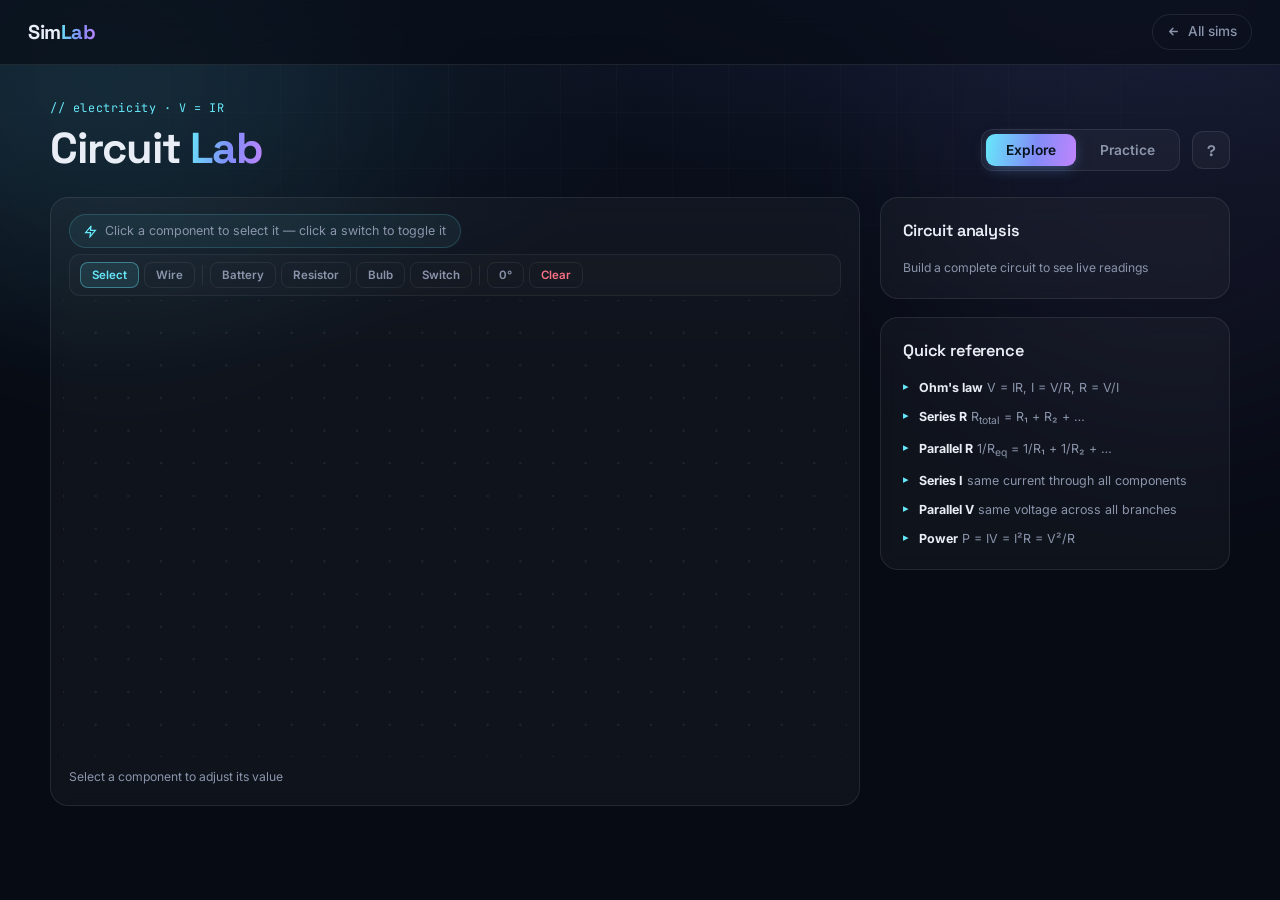
==== sims/circuit-lab/index.html @ 07ec6364 "Add Circuit Lab simulation — interactive circuit builder with MNA solver Build circuits with batteri" ====
<!DOCTYPE html>
<html lang="en">
<head>
<meta charset="UTF-8">
<meta name="viewport" content="width=device-width, initial-scale=1.0">
<title>Circuit Lab — SimLab</title>
<link rel="icon" href="data:image/svg+xml,%3Csvg xmlns='http://www.w3.org/2000/svg' viewBox='0 0 100 100'%3E%3Ctext y='.9em' font-size='90'%3E%F0%9F%93%90%3C/text%3E%3C/svg%3E">
<link rel="preconnect" href="https://fonts.googleapis.com">
<link rel="preconnect" href="https://fonts.gstatic.com" crossorigin>
<link href="https://fonts.googleapis.com/css2?family=Inter:wght@400;500;600;700&family=JetBrains+Mono:wght@500;700&family=Space+Grotesk:wght@500;600;700&display=swap" rel="stylesheet">
<link rel="stylesheet" href="../../assets/site.css">
<link rel="stylesheet" href="../../assets/sim.css">
<link rel="stylesheet" href="circuit.css">
</head>
<body data-mode="explore">

<div class="bg-orbs" aria-hidden="true">
  <div class="orb orb-a"></div>
  <div class="orb orb-b"></div>
</div>

<nav class="nav">
  <a class="logo" href="../../index.html">Sim<span>Lab</span></a>
  <div class="nav-right">
    <a class="nav-back" href="../../index.html">
      <svg width="13" height="13" viewBox="0 0 24 24" fill="none" stroke="currentColor" stroke-width="2.6" stroke-linecap="round" stroke-linejoin="round"><path d="M19 12H5M11 18l-6-6 6-6"/></svg>
      All sims
    </a>
  </div>
</nav>

<main class="container sim-page">

  <header class="sim-head">
    <div class="sim-title-wrap">
      <div class="sim-kicker">// electricity · V = IR</div>
      <h1>Circuit <em>Lab</em></h1>
    </div>
    <div class="sim-head-right">
      <div class="mode-tabs" role="tablist">
        <button id="tabExplore" class="mode-tab active" role="tab">Explore</button>
        <button id="tabPractice" class="mode-tab" role="tab">Practice</button>
      </div>
      <button id="btnHelp" class="icon-btn" title="About Circuit Lab" aria-label="Help">?</button>
    </div>
  </header>

  <div class="sim-layout">

    <!-- ====== Stage ====== -->
    <section class="card stage">
      <div class="stage-top">
        <span id="tipChip" class="tip-chip">
          <svg width="13" height="13" viewBox="0 0 24 24" fill="none" stroke="currentColor" stroke-width="2.2" stroke-linecap="round"><path d="M13 2L3 14h9l-1 8 10-12h-9l1-8"/></svg>
          <span id="tipText">Pick a component from the toolbar, then click the grid to place it</span>
        </span>
      </div>

      <!-- Tool palette (explore only) -->
      <div class="palette only-explore" id="palette">
        <button class="pal-btn active" data-tool="select" title="Select / move (S)">Select</button>
        <button class="pal-btn" data-tool="wire" title="Draw wire (W)">Wire</button>
        <span class="pal-sep"></span>
        <button class="pal-btn" data-tool="battery" title="Place battery (B)">Battery</button>
        <button class="pal-btn" data-tool="resistor" title="Place resistor (E)">Resistor</button>
        <button class="pal-btn" data-tool="bulb" title="Place bulb (L)">Bulb</button>
        <button class="pal-btn" data-tool="switch" title="Place switch (K)">Switch</button>
        <span class="pal-sep"></span>
        <button class="pal-btn" id="btnRotate" title="Rotate next component (R)">0°</button>
        <button class="pal-btn pal-warn" id="btnClear" title="Clear all">Clear</button>
      </div>

      <div class="svg-wrap">
        <svg id="circSvg" viewBox="0 0 960 560" preserveAspectRatio="xMidYMid meet">
          <defs>
            <linearGradient id="resG" x1="0" y1="0" x2="0" y2="1">
              <stop offset="0" stop-color="#e8d5b7"/>
              <stop offset=".5" stop-color="#c4a882"/>
              <stop offset="1" stop-color="#9c7c54"/>
            </linearGradient>
            <radialGradient id="bulbG" cx=".4" cy=".35" r=".6">
              <stop offset="0" stop-color="rgba(255,255,255,0.12)"/>
              <stop offset="1" stop-color="rgba(255,255,255,0.03)"/>
            </radialGradient>
            <radialGradient id="glowG" cx=".5" cy=".5" r=".5">
              <stop offset="0" stop-color="#ffeaa7"/>
              <stop offset=".6" stop-color="rgba(255,234,167,0.3)"/>
              <stop offset="1" stop-color="rgba(255,234,167,0)"/>
            </radialGradient>
            <filter id="compSh" x="-30%" y="-30%" width="160%" height="160%">
              <feDropShadow dx="0" dy="1.5" stdDeviation="2.5" flood-color="rgba(0,0,0,0.35)"/>
            </filter>
          </defs>
          <g id="gridG"></g>
          <g id="wireG"></g>
          <g id="compG"></g>
          <g id="overG"></g>
        </svg>
      </div>

      <div class="stage-bottom">
        <div class="stage-controls">
          <div class="ctrl-group only-explore" id="propBox">
            <p class="phase-note">Select a component to adjust its value</p>
          </div>
          <div class="ctrl-group only-practice">
            <p class="phase-note">Study the circuit diagram above, then calculate the answer below.</p>
          </div>
        </div>
      </div>
    </section>

    <!-- ====== Side panel ====== -->
    <aside class="side">

      <!-- explore: circuit analysis -->
      <section class="card panel only-explore">
        <h2 class="panel-title">Circuit analysis</h2>
        <div id="analysisBox">
          <p class="phase-note">Build a complete circuit to see live readings</p>
        </div>
      </section>

      <!-- practice: problem -->
      <section class="card panel only-practice">
        <div class="stats-row">
          <div class="stat"><b id="stSolved" class="mono">0</b><span>solved</span></div>
          <div class="stat"><b id="stAcc" class="mono">—</b><span>accuracy</span></div>
          <div class="stat"><b id="stStreak" class="mono">0</b><span>streak</span></div>
          <div class="stat"><b id="stBest" class="mono">0</b><span>best</span></div>
        </div>

        <h2 class="panel-title">Problem <span id="qNum" class="q-num mono"></span></h2>
        <p id="qText" class="q-text">Calculate the circuit values.</p>

        <label class="ans-label" for="ansInput">Your answer</label>
        <div class="ans-row">
          <div class="ans-field">
            <input id="ansInput" type="number" step="0.01" inputmode="decimal" placeholder="0.00" autocomplete="off">
            <span id="ansUnit" class="ans-unit">Ω</span>
          </div>
          <button id="btnCheck" class="btn btn-primary">Check</button>
        </div>
        <div id="feedback" class="feedback" hidden></div>

        <div class="panel-actions">
          <button id="btnSolution" class="btn btn-sm btn-ghost">Show solution</button>
          <button id="btnNew" class="btn btn-sm">New problem ↻</button>
        </div>

        <div id="solutionBox" class="solution" hidden></div>

        <label class="ze-toggle">
          <input id="chkParallel" type="checkbox" checked>
          <span class="switch"></span>
          <span class="ze-toggle-txt">Include parallel circuits</span>
        </label>
      </section>

      <!-- quick reference -->
      <section class="card panel ref-panel">
        <h2 class="panel-title">Quick reference</h2>
        <ul class="ref-list">
          <li><b>Ohm's law</b> V = IR, I = V/R, R = V/I</li>
          <li><b>Series R</b> R<sub>total</sub> = R₁ + R₂ + …</li>
          <li><b>Parallel R</b> 1/R<sub>eq</sub> = 1/R₁ + 1/R₂ + …</li>
          <li><b>Series I</b> same current through all components</li>
          <li><b>Parallel V</b> same voltage across all branches</li>
          <li><b>Power</b> P = IV = I²R = V²/R</li>
        </ul>
      </section>

    </aside>
  </div>
</main>

<!-- ====== help dialog ====== -->
<dialog id="helpDlg" class="help-dlg">
  <div class="help-head">
    <h2>About Circuit Lab</h2>
    <button id="btnHelpClose" class="icon-btn" aria-label="Close">✕</button>
  </div>
  <ol class="help-steps">
    <li><b>Placing components.</b> Click a component button in the toolbar (Battery, Resistor, Bulb, Switch), then click on the grid to place it. Press <kbd>R</kbd> to rotate before placing.</li>
    <li><b>Drawing wires.</b> Select the Wire tool (or press <kbd>W</kbd>), click a component terminal (the dot at each end), then click another terminal to connect them with a wire.</li>
    <li><b>Adjusting values.</b> In Select mode, click a component to select it. A slider appears below the canvas to change its resistance or voltage.</li>
    <li><b>Switches.</b> Click any switch to toggle it on/off. An open switch breaks the circuit and stops current flow.</li>
    <li><b>Circuit analysis.</b> When you build a complete circuit (battery + components + wires forming a closed loop), the side panel shows total resistance, current, power, and per-component readings.</li>
    <li><b>Practice mode.</b> Switch to Practice to solve randomly generated series and parallel circuit problems. Calculate total resistance, current, or voltage drops.</li>
  </ol>
  <div class="help-tip">Tip: Start simple — place a battery and a resistor, then wire their terminals in a loop. Add a bulb to see it glow when current flows!</div>
</dialog>

<script src="circuit.js"></script>
</body>
</html>
---- assets/site.css ----
/* ============ SimLab — shared base ============ */
:root {
  --bg: #070b14;
  --bg-2: #0b1120;
  --card: rgba(255, 255, 255, 0.035);
  --card-hover: rgba(255, 255, 255, 0.06);
  --line: rgba(255, 255, 255, 0.09);
  --line-strong: rgba(255, 255, 255, 0.16);
  --txt: #e9edf6;
  --mut: #8b95ab;
  --acc: #67e8f9;
  --acc-2: #a78bfa;
  --ok: #34d399;
  --err: #fb7185;
  --warn: #fbbf24;
  --grad: linear-gradient(100deg, #67e8f9, #818cf8 55%, #c084fc);
  --font-head: "Space Grotesk", "Inter", sans-serif;
  --font-body: "Inter", system-ui, sans-serif;
  --font-mono: "JetBrains Mono", ui-monospace, monospace;
  --radius: 18px;
  --shadow: 0 18px 50px -12px rgba(0, 0, 0, 0.55);
}

* { margin: 0; padding: 0; box-sizing: border-box; }

html { scroll-behavior: smooth; }

body {
  background: var(--bg);
  color: var(--txt);
  font-family: var(--font-body);
  font-size: 16px;
  line-height: 1.6;
  min-height: 100vh;
  overflow-x: hidden;
  -webkit-font-smoothing: antialiased;
}

::selection { background: rgba(103, 232, 249, 0.25); }

/* scrollbar */
::-webkit-scrollbar { width: 10px; height: 10px; }
::-webkit-scrollbar-track { background: var(--bg); }
::-webkit-scrollbar-thumb { background: #232c40; border-radius: 6px; border: 2px solid var(--bg); }
::-webkit-scrollbar-thumb:hover { background: #2f3a55; }

/* ============ ambient background ============ */
.bg-orbs {
  position: fixed; inset: 0;
  z-index: -1;
  overflow: hidden;
  background:
    radial-gradient(1100px 500px at 80% -10%, rgba(129, 140, 248, 0.10), transparent 60%),
    radial-gradient(900px 480px at 8% 10%, rgba(103, 232, 249, 0.08), transparent 60%),
    linear-gradient(180deg, var(--bg-2), var(--bg) 40%);
}
.bg-orbs::after {
  content: "";
  position: absolute; inset: 0;
  background-image:
    linear-gradient(rgba(255,255,255,0.025) 1px, transparent 1px),
    linear-gradient(90deg, rgba(255,255,255,0.025) 1px, transparent 1px);
  background-size: 56px 56px;
  mask-image: radial-gradient(ellipse 90% 60% at 50% 0%, black 10%, transparent 75%);
}
.orb { position: absolute; border-radius: 50%; filter: blur(90px); opacity: 0.5; }
.orb-a { width: 480px; height: 480px; background: rgba(103, 232, 249, 0.10); top: -160px; left: -120px; animation: drift 26s ease-in-out infinite alternate; }
.orb-b { width: 560px; height: 560px; background: rgba(167, 139, 250, 0.10); top: -120px; right: -180px; animation: drift 32s ease-in-out infinite alternate-reverse; }
.orb-c { width: 420px; height: 420px; background: rgba(56, 189, 248, 0.07); bottom: -220px; left: 35%; animation: drift 38s ease-in-out infinite alternate; }
@keyframes drift {
  from { transform: translate(0, 0) scale(1); }
  to   { transform: translate(60px, 40px) scale(1.12); }
}

/* ============ layout ============ */
.container {
  width: min(1180px, calc(100% - 48px));
  margin-inline: auto;
}

/* ============ nav ============ */
.nav {
  position: sticky; top: 0;
  z-index: 50;
  display: flex; align-items: center; justify-content: space-between;
  padding: 14px 28px;
  background: rgba(7, 11, 20, 0.65);
  backdrop-filter: blur(14px);
  -webkit-backdrop-filter: blur(14px);
  border-bottom: 1px solid var(--line);
}
.logo {
  font-family: var(--font-head);
  font-weight: 700;
  font-size: 1.25rem;
  letter-spacing: -0.02em;
  color: var(--txt);
  text-decoration: none;
}
.logo span {
  background: var(--grad);
  -webkit-background-clip: text;
  background-clip: text;
  color: transparent;
}
.nav-right { display: flex; align-items: center; gap: 14px; }
.nav-tag {
  font-family: var(--font-mono);
  font-size: 0.72rem;
  color: var(--mut);
  border: 1px solid var(--line);
  border-radius: 999px;
  padding: 4px 12px;
}
.nav-back {
  display: inline-flex; align-items: center; gap: 8px;
  font-size: 0.85rem; font-weight: 500;
  color: var(--mut);
  text-decoration: none;
  padding: 6px 14px;
  border: 1px solid var(--line);
  border-radius: 999px;
  transition: color 0.2s, border-color 0.2s, background 0.2s;
}
.nav-back:hover { color: var(--txt); border-color: var(--line-strong); background: var(--card); }

/* ============ buttons ============ */
.btn {
  display: inline-flex; align-items: center; justify-content: center; gap: 9px;
  font-family: var(--font-body);
  font-weight: 600;
  font-size: 0.92rem;
  padding: 11px 22px;
  border-radius: 12px;
  border: 1px solid var(--line);
  background: var(--card);
  color: var(--txt);
  cursor: pointer;
  text-decoration: none;
  transition: transform 0.15s ease, box-shadow 0.2s ease, background 0.2s, border-color 0.2s, opacity 0.2s;
  user-select: none;
}
.btn:hover { background: var(--card-hover); border-color: var(--line-strong); transform: translateY(-1px); }
.btn:active { transform: translateY(0px) scale(0.985); }
.btn:disabled { opacity: 0.45; pointer-events: none; }
.btn-primary {
  background: var(--grad);
  border: none;
  color: #06121a;
  box-shadow: 0 8px 28px -8px rgba(110, 168, 254, 0.55);
}
.btn-primary:hover { background: var(--grad); filter: brightness(1.08); box-shadow: 0 12px 32px -8px rgba(110, 168, 254, 0.7); }
.btn-ghost { background: transparent; }
.btn-sm { padding: 8px 14px; font-size: 0.82rem; border-radius: 10px; }

/* ============ hero (hub) ============ */
.hero { padding: 96px 0 70px; text-align: left; }
.hero-kicker {
  font-family: var(--font-mono);
  font-size: 0.8rem;
  color: var(--acc);
  letter-spacing: 0.06em;
  margin-bottom: 18px;
}
.hero h1 {
  font-family: var(--font-head);
  font-size: clamp(2.6rem, 6.4vw, 4.6rem);
  font-weight: 700;
  line-height: 1.04;
  letter-spacing: -0.03em;
}
.hero h1 em {
  font-style: normal;
  background: var(--grad);
  -webkit-background-clip: text;
  background-clip: text;
  color: transparent;
}
.hero-sub {
  max-width: 560px;
  margin-top: 22px;
  color: var(--mut);
  font-size: 1.05rem;
}
.hero-cta { margin-top: 34px; padding: 14px 28px; font-size: 1rem; border-radius: 14px; }

/* ============ section head ============ */
.section-head { display: flex; align-items: center; gap: 20px; margin: 26px 0 26px; }
.section-head h2 {
  font-family: var(--font-head);
  font-size: 1.35rem;
  font-weight: 600;
  letter-spacing: -0.01em;
}
.section-line { flex: 1; height: 1px; background: linear-gradient(90deg, var(--line-strong), transparent); }

/* ============ sim cards ============ */
.sim-grid {
  display: grid;
  grid-template-columns: repeat(auto-fill, minmax(300px, 1fr));
  gap: 22px;
  padding-bottom: 30px;
}
.sim-card {
  position: relative;
  display: flex; flex-direction: column;
  border: 1px solid var(--line);
  border-radius: var(--radius);
  background: var(--card);
  overflow: hidden;
  text-decoration: none;
  color: var(--txt);
  transition: transform 0.25s ease, border-color 0.25s, box-shadow 0.25s, background 0.25s;
}
.sim-card.live:hover {
  transform: translateY(-5px);
  border-color: rgba(103, 232, 249, 0.4);
  background: var(--card-hover);
  box-shadow: var(--shadow), 0 0 0 1px rgba(103, 232, 249, 0.15);
}
.sim-card.soon { opacity: 0.62; }
.card-art {
  height: 130px;
  display: grid; place-items: center;
  border-bottom: 1px solid var(--line);
}
.card-art svg { width: 150px; height: 80px; opacity: 0.9; }
.art-teal   { color: #67e8f9; background: radial-gradient(420px 130px at 50% 110%, rgba(103,232,249,0.16), transparent); }
.art-violet { color: #a78bfa; background: radial-gradient(420px 130px at 50% 110%, rgba(167,139,250,0.16), transparent); }
.art-amber  { color: #fcd34d; background: radial-gradient(420px 130px at 50% 110%, rgba(252,211,77,0.13), transparent); }
.art-rose   { color: #fda4af; background: radial-gradient(420px 130px at 50% 110%, rgba(253,164,175,0.13), transparent); }
.art-blue   { color: #60a5fa; background: radial-gradient(420px 130px at 50% 110%, rgba(96,165,250,0.16), transparent); }
.card-body { padding: 20px 22px 14px; flex: 1; }
.card-top { display: flex; align-items: center; justify-content: space-between; gap: 10px; margin-bottom: 8px; }
.card-top h3 { font-family: var(--font-head); font-size: 1.12rem; font-weight: 600; letter-spacing: -0.01em; }
.badge {
  font-family: var(--font-mono);
  font-size: 0.62rem;
  font-weight: 700;
  letter-spacing: 0.1em;
  padding: 4px 9px;
  border-radius: 999px;
}
.badge-live { color: #052e22; background: var(--ok); box-shadow: 0 0 16px rgba(52, 211, 153, 0.45); }
.badge-soon { color: var(--mut); border: 1px solid var(--line-strong); }
.card-body p { font-size: 0.88rem; color: var(--mut); }
.card-tags { display: flex; flex-wrap: wrap; gap: 7px; margin-top: 14px; }
.card-tags span {
  font-family: var(--font-mono);
  font-size: 0.66rem;
  color: var(--mut);
  border: 1px solid var(--line);
  padding: 3px 9px;
  border-radius: 7px;
}
.card-go {
  padding: 13px 22px;
  font-size: 0.82rem;
  font-weight: 600;
  color: var(--acc);
  border-top: 1px solid var(--line);
  transition: padding-left 0.2s ease;
}
.sim-card.soon .card-go { color: var(--mut); font-weight: 500; }
.sim-card.live:hover .card-go { padding-left: 28px; }

/* ============ footer ============ */
.footer {
  display: flex; align-items: center; gap: 10px;
  padding: 28px 0 36px;
  color: var(--mut);
  font-size: 0.8rem;
  border-top: 1px solid var(--line);
  margin-top: 20px;
}
.foot-dot { opacity: 0.5; }

@media (max-width: 640px) {
  .hero { padding: 64px 0 50px; }
  .nav { padding: 12px 18px; }
  .container { width: calc(100% - 32px); }
}
---- assets/sim.css ----
/* ============ SimLab — shared simulation-page styles ============ */

.sim-page { padding: 34px 0 60px; }

/* ---- header ---- */
.sim-head {
  display: flex; align-items: flex-end; justify-content: space-between;
  gap: 20px; flex-wrap: wrap;
  margin-bottom: 26px;
}
.sim-kicker {
  font-family: var(--font-mono);
  font-size: 0.74rem;
  color: var(--acc);
  letter-spacing: 0.05em;
  margin-bottom: 8px;
}
.sim-head h1 {
  font-family: var(--font-head);
  font-size: clamp(1.9rem, 4vw, 2.7rem);
  font-weight: 700;
  letter-spacing: -0.025em;
  line-height: 1.05;
}
.sim-head h1 em {
  font-style: normal;
  background: var(--grad);
  -webkit-background-clip: text;
  background-clip: text;
  color: transparent;
}
.sim-head-right { display: flex; align-items: center; gap: 12px; }

.mode-tabs {
  display: flex;
  background: var(--card);
  border: 1px solid var(--line);
  border-radius: 12px;
  padding: 4px;
  gap: 4px;
}
.mode-tab {
  font-family: var(--font-body);
  font-weight: 600;
  font-size: 0.86rem;
  color: var(--mut);
  background: transparent;
  border: none;
  border-radius: 9px;
  padding: 8px 20px;
  cursor: pointer;
  transition: color 0.2s, background 0.2s, box-shadow 0.2s;
}
.mode-tab:hover { color: var(--txt); }
.mode-tab.active {
  color: #06121a;
  background: var(--grad);
  box-shadow: 0 4px 16px -4px rgba(110, 168, 254, 0.5);
}

.icon-btn {
  width: 38px; height: 38px;
  display: grid; place-items: center;
  border-radius: 11px;
  border: 1px solid var(--line);
  background: var(--card);
  color: var(--mut);
  font-family: var(--font-head);
  font-weight: 700;
  font-size: 0.95rem;
  cursor: pointer;
  transition: color 0.2s, border-color 0.2s, background 0.2s;
}
.icon-btn:hover { color: var(--txt); border-color: var(--line-strong); background: var(--card-hover); }

/* ---- layout ---- */
.sim-layout {
  display: grid;
  grid-template-columns: minmax(0, 1fr) 350px;
  gap: 20px;
  align-items: start;
}
.card {
  background: var(--card);
  border: 1px solid var(--line);
  border-radius: var(--radius);
  backdrop-filter: blur(8px);
}

/* ---- stage ---- */
.stage { padding: 16px 18px 18px; overflow: hidden; }
.stage-top {
  display: flex; align-items: center; justify-content: space-between;
  gap: 12px; flex-wrap: wrap;
  margin-bottom: 6px;
}
.tip-chip {
  display: inline-flex; align-items: center; gap: 8px;
  font-size: 0.78rem;
  color: var(--mut);
  background: rgba(103, 232, 249, 0.06);
  border: 1px solid rgba(103, 232, 249, 0.18);
  border-radius: 999px;
  padding: 6px 14px;
}
.tip-chip svg { color: var(--acc); flex-shrink: 0; }
.stage-actions { display: flex; gap: 8px; }
.chip-btn {
  display: inline-flex; align-items: center; gap: 7px;
  font-family: var(--font-body);
  font-size: 0.76rem; font-weight: 600;
  color: var(--mut);
  background: transparent;
  border: 1px solid var(--line);
  border-radius: 999px;
  padding: 6px 13px;
  cursor: pointer;
  transition: all 0.2s;
}
.chip-btn:hover { color: var(--txt); border-color: var(--line-strong); }
.chip-btn.active {
  color: var(--acc);
  border-color: rgba(103, 232, 249, 0.45);
  background: rgba(103, 232, 249, 0.08);
}

.svg-wrap { margin: 4px -6px 0; }
.svg-wrap svg { display: block; width: 100%; height: auto; }

body[data-mode="explore"] .drag-hit { cursor: grab; }
body[data-mode="explore"] .drag-hit:active { cursor: grabbing; }

/* shared svg highlight */
line.hl { stroke: #e11d48 !important; stroke-width: 2.8 !important; }
.obj-label {
  font-family: var(--font-mono); font-size: 24px; font-weight: 700;
  fill: rgba(46, 22, 6, 0.55); text-anchor: middle;
}
.brand-engraving {
  font-family: var(--font-mono); font-size: 10px; letter-spacing: 0.12em;
  fill: #5b6982; text-anchor: middle;
}

/* ---- stage bottom: magnifier + controls ---- */
.stage-bottom {
  display: flex; gap: 16px; align-items: stretch;
  margin-top: 10px;
  flex-wrap: wrap;
}
.mag-box {
  position: relative;
  flex: 0 0 360px;
  border: 1px solid rgba(103, 232, 249, 0.25);
  border-radius: 14px;
  background: #e9edf4;
  overflow: hidden;
  box-shadow: inset 0 0 0 1px rgba(0,0,0,0.2), 0 10px 30px -12px rgba(0,0,0,0.5);
}
.mag-box.off { display: none; }
.mag-label {
  position: absolute; top: 8px; left: 10px;
  z-index: 2;
  display: inline-flex; align-items: center; gap: 6px;
  font-family: var(--font-mono);
  font-size: 0.62rem; font-weight: 700; letter-spacing: 0.08em;
  color: #0e7490;
  background: rgba(255, 255, 255, 0.75);
  border-radius: 999px;
  padding: 3px 10px;
}
#magSvg { display: block; width: 100%; aspect-ratio: 190 / 104; }

.stage-controls { flex: 1; min-width: 260px; display: flex; flex-direction: column; justify-content: center; }
.ctrl-group { display: flex; flex-direction: column; gap: 10px; }
.ctrl-label {
  font-family: var(--font-mono);
  font-size: 0.68rem; font-weight: 700;
  text-transform: uppercase; letter-spacing: 0.12em;
  color: var(--mut);
}
.ctrl-label .mono { color: var(--acc); margin-left: 8px; text-transform: none; font-size: 0.78rem; }
.nudge-row { display: flex; gap: 8px; flex-wrap: wrap; }
.nudge { min-width: 42px; font-size: 1rem; font-family: var(--font-mono); }
.ze-label { margin-top: 6px; }

input[type="range"] {
  -webkit-appearance: none; appearance: none;
  width: 100%; max-width: 320px; height: 5px;
  border-radius: 4px;
  background: linear-gradient(90deg, #fb7185 0%, #2a3450 50%, #67e8f9 100%);
  outline: none;
  cursor: pointer;
}
input[type="range"]::-webkit-slider-thumb {
  -webkit-appearance: none; appearance: none;
  width: 18px; height: 18px; border-radius: 50%;
  background: #e9edf6;
  border: 2px solid #67e8f9;
  box-shadow: 0 2px 10px rgba(0,0,0,0.45);
  transition: transform 0.15s;
}
input[type="range"]::-webkit-slider-thumb:hover { transform: scale(1.15); }
input[type="range"]::-moz-range-thumb {
  width: 16px; height: 16px; border-radius: 50%;
  background: #e9edf6; border: 2px solid #67e8f9;
}

.phase-tabs { display: flex; gap: 8px; flex-wrap: wrap; }
.phase-tab {
  display: inline-flex; align-items: center; gap: 8px;
  font-family: var(--font-body);
  font-size: 0.84rem; font-weight: 600;
  color: var(--mut);
  background: var(--card);
  border: 1px solid var(--line);
  border-radius: 11px;
  padding: 10px 18px;
  cursor: pointer;
  transition: all 0.2s;
}
.phase-tab:hover { color: var(--txt); border-color: var(--line-strong); }
.phase-tab.active {
  color: var(--acc);
  border-color: rgba(103, 232, 249, 0.45);
  background: rgba(103, 232, 249, 0.08);
}
.phase-note { font-size: 0.76rem; color: var(--mut); }

/* ---- mode visibility ---- */
body[data-mode="explore"] .only-practice { display: none !important; }
body[data-mode="practice"] .only-explore { display: none !important; }

/* ---- side panels ---- */
.side { display: flex; flex-direction: column; gap: 18px; }
.panel { padding: 20px 22px; }
.panel-title {
  font-family: var(--font-head);
  font-size: 1.02rem; font-weight: 600;
  letter-spacing: -0.01em;
  margin-bottom: 14px;
  display: flex; align-items: baseline; justify-content: space-between;
}
.q-num { font-size: 0.72rem; color: var(--mut); font-weight: 500; }
.mono { font-family: var(--font-mono); }

/* readout rows */
.ro-row {
  display: flex; align-items: baseline; justify-content: space-between;
  gap: 12px;
  padding: 9px 2px;
  border-bottom: 1px dashed var(--line);
  font-size: 0.84rem;
  color: var(--mut);
}
.ro-row b { color: var(--txt); font-weight: 700; font-size: 0.95rem; }
.ro-total { border-bottom: none; padding-top: 12px; }
.ro-total span { color: var(--txt); font-weight: 600; }
.ro-total b {
  font-size: 1.35rem;
  background: var(--grad);
  -webkit-background-clip: text;
  background-clip: text;
  color: transparent;
}
.ro-corr { border-bottom: none; padding-top: 0; }
.ro-corr b { color: var(--ok); font-size: 1.05rem; }
.formula {
  margin-top: 14px;
  font-family: var(--font-mono);
  font-size: 0.7rem;
  color: var(--mut);
  background: rgba(255,255,255,0.03);
  border: 1px solid var(--line);
  border-radius: 9px;
  padding: 8px 12px;
  text-align: center;
}
.ze-note { margin-top: 10px; font-size: 0.74rem; color: var(--warn); }

/* practice stats */
.stats-row {
  display: grid; grid-template-columns: repeat(4, 1fr);
  gap: 8px;
  margin-bottom: 18px;
}
.stat {
  display: flex; flex-direction: column; align-items: center;
  background: rgba(255,255,255,0.03);
  border: 1px solid var(--line);
  border-radius: 11px;
  padding: 9px 4px 7px;
}
.stat b { font-size: 1.05rem; color: var(--txt); }
.stat span {
  font-size: 0.6rem; font-weight: 600;
  text-transform: uppercase; letter-spacing: 0.1em;
  color: var(--mut);
}
.stat b.fire { color: #fbbf24; }

.q-text { font-size: 0.86rem; color: var(--mut); margin-bottom: 16px; }

.ans-label {
  display: block;
  font-family: var(--font-mono);
  font-size: 0.66rem; font-weight: 700;
  text-transform: uppercase; letter-spacing: 0.12em;
  color: var(--mut);
  margin-bottom: 7px;
}
.ans-row { display: flex; gap: 10px; }
.ans-field {
  position: relative; flex: 1;
}
.ans-field input {
  width: 100%;
  font-family: var(--font-mono);
  font-size: 1.15rem; font-weight: 700;
  color: var(--txt);
  background: rgba(0, 0, 0, 0.25);
  border: 1px solid var(--line-strong);
  border-radius: 12px;
  padding: 11px 52px 11px 16px;
  outline: none;
  transition: border-color 0.2s, box-shadow 0.2s;
  box-sizing: border-box;
}
.ans-field input:focus {
  border-color: rgba(103, 232, 249, 0.55);
  box-shadow: 0 0 0 3px rgba(103, 232, 249, 0.12);
}
.ans-field input::-webkit-outer-spin-button,
.ans-field input::-webkit-inner-spin-button { -webkit-appearance: none; }
.ans-field input[type="number"] { -moz-appearance: textfield; appearance: textfield; }
.ans-field input:disabled { opacity: 0.55; }
.ans-unit {
  position: absolute; right: 14px; top: 50%;
  transform: translateY(-50%);
  font-family: var(--font-mono);
  font-size: 0.8rem; color: var(--mut);
  pointer-events: none;
}
.ans-field.shake { animation: shake 0.4s; }
@keyframes shake {
  0%, 100% { transform: translateX(0); }
  20% { transform: translateX(-6px); }
  40% { transform: translateX(6px); }
  60% { transform: translateX(-4px); }
  80% { transform: translateX(4px); }
}

.feedback {
  margin-top: 12px;
  font-size: 0.84rem; font-weight: 600;
  border-radius: 11px;
  padding: 11px 14px;
  animation: pop 0.25s ease;
}
@keyframes pop { from { opacity: 0; transform: scale(0.96); } }
.feedback.ok   { color: var(--ok);   background: rgba(52, 211, 153, 0.1);  border: 1px solid rgba(52, 211, 153, 0.3); }
.feedback.err  { color: var(--err);  background: rgba(251, 113, 133, 0.08); border: 1px solid rgba(251, 113, 133, 0.28); }
.feedback.warn { color: var(--warn); background: rgba(251, 191, 36, 0.08);  border: 1px solid rgba(251, 191, 36, 0.28); }

.panel-actions { display: flex; gap: 10px; margin-top: 14px; }

.solution {
  margin-top: 16px;
  font-size: 0.82rem;
  color: var(--mut);
  background: rgba(255,255,255,0.025);
  border: 1px solid var(--line);
  border-left: 3px solid var(--acc-2);
  border-radius: 11px;
  padding: 14px 16px;
  animation: pop 0.25s ease;
}
.solution ol { padding-left: 18px; display: flex; flex-direction: column; gap: 7px; }
.solution b { color: var(--txt); font-family: var(--font-mono); font-weight: 700; }
.solution .sol-final { color: var(--ok); }

/* zero-error toggle */
.ze-toggle {
  display: flex; align-items: center; gap: 11px;
  margin-top: 18px; padding-top: 16px;
  border-top: 1px dashed var(--line);
  cursor: pointer;
  user-select: none;
}
.ze-toggle input { display: none; }
.switch {
  width: 38px; height: 21px;
  border-radius: 999px;
  background: #232c40;
  border: 1px solid var(--line-strong);
  position: relative;
  transition: background 0.25s;
  flex-shrink: 0;
}
.switch::after {
  content: "";
  position: absolute; top: 2px; left: 2px;
  width: 15px; height: 15px;
  border-radius: 50%;
  background: #8b95ab;
  transition: transform 0.25s, background 0.25s;
}
.ze-toggle input:checked + .switch { background: rgba(103, 232, 249, 0.25); border-color: rgba(103,232,249,0.4); }
.ze-toggle input:checked + .switch::after { transform: translateX(17px); background: var(--acc); }
.ze-toggle-txt { font-size: 0.8rem; color: var(--mut); font-weight: 500; }

/* quick reference */
.ref-list { list-style: none; display: flex; flex-direction: column; gap: 9px; }
.ref-list li {
  font-size: 0.78rem; color: var(--mut);
  padding-left: 16px; position: relative;
}
.ref-list li::before {
  content: "▸"; position: absolute; left: 0;
  color: var(--acc); font-size: 0.7rem;
}
.ref-list b { color: var(--txt); }

/* ---- help dialog ---- */
.help-dlg {
  width: min(620px, calc(100vw - 40px));
  background: #0d1322;
  color: var(--txt);
  border: 1px solid var(--line-strong);
  border-radius: 20px;
  padding: 28px 30px;
  box-shadow: var(--shadow);
}
.help-dlg::backdrop { background: rgba(4, 7, 14, 0.7); backdrop-filter: blur(4px); }
.help-head { display: flex; align-items: center; justify-content: space-between; margin-bottom: 18px; }
.help-head h2 { font-family: var(--font-head); font-size: 1.25rem; font-weight: 600; letter-spacing: -0.01em; }
.help-steps { padding-left: 20px; display: flex; flex-direction: column; gap: 12px; font-size: 0.88rem; color: var(--mut); }
.help-steps b { color: var(--txt); }
.help-tip {
  margin-top: 20px;
  font-size: 0.82rem;
  background: rgba(103, 232, 249, 0.07);
  border: 1px solid rgba(103, 232, 249, 0.2);
  border-radius: 11px;
  padding: 12px 15px;
  color: var(--mut);
}

/* ---- responsive ---- */
@media (max-width: 1020px) {
  .sim-layout { grid-template-columns: 1fr; }
  .mag-box { flex: 1 1 300px; }
}
@media (max-width: 560px) {
  .stage-bottom { flex-direction: column; }
  .mag-box { flex: none; }
  .stats-row { grid-template-columns: repeat(4, 1fr); gap: 6px; }
  .sim-page { padding-top: 22px; }
}
---- sims/circuit-lab/circuit.css ----
/* ============ Circuit Lab — instrument-specific styles ============ */

/* Tool palette */
.palette {
  display: flex;
  align-items: center;
  gap: 5px;
  padding: 7px 10px;
  margin: 4px 0 2px;
  background: rgba(255,255,255,0.02);
  border: 1px solid rgba(255,255,255,0.06);
  border-radius: 11px;
  flex-wrap: wrap;
}
.pal-btn {
  font-family: var(--font-body);
  font-size: 0.72rem;
  font-weight: 600;
  color: var(--mut);
  background: transparent;
  border: 1px solid rgba(255,255,255,0.07);
  border-radius: 8px;
  padding: 5px 11px;
  cursor: pointer;
  transition: all 0.2s;
  white-space: nowrap;
}
.pal-btn:hover { color: var(--txt); border-color: var(--line-strong); background: rgba(255,255,255,0.04); }
.pal-btn.active {
  color: var(--acc);
  border-color: rgba(103,232,249,0.4);
  background: rgba(103,232,249,0.1);
}
.pal-sep {
  width: 1px; height: 20px;
  background: rgba(255,255,255,0.08);
  margin: 0 2px;
  flex-shrink: 0;
}
.pal-warn { color: var(--err); }
.pal-warn:hover { color: var(--err); background: rgba(251,113,133,0.08); border-color: rgba(251,113,133,0.3); }

/* SVG canvas */
#circSvg { cursor: crosshair; }

/* Grid dots */
.gdot { fill: rgba(255,255,255,0.07); }

/* Component leads */
.lead { stroke: rgba(180,195,220,0.55); stroke-width: 2.5; stroke-linecap: round; }

/* Battery */
.batt-body { fill: rgba(255,255,255,0.04); stroke: rgba(255,255,255,0.08); stroke-width: 0.8; }
.batt-p { stroke: #ef4444; stroke-width: 3.5; stroke-linecap: round; }
.batt-n { stroke: #60a5fa; stroke-width: 2; stroke-linecap: round; }
.pol { font-family: var(--font-mono); font-size: 11px; font-weight: 700; }
.pp { fill: #ef4444; }
.pn { fill: #60a5fa; }

/* Resistor */
.rtxt {
  font-family: var(--font-mono);
  font-size: 9px;
  font-weight: 700;
  fill: #2d1f0e;
}

/* Bulb */
.filament { stroke: #d4a030; stroke-width: 1.8; fill: none; stroke-linecap: round; }

/* Switch */
.sw-dot { fill: #8a96aa; stroke: #5a6578; stroke-width: 1; }
.sw-arm { stroke: #8a96aa; stroke-width: 3; stroke-linecap: round; transition: y2 0.2s; }

/* Component labels */
.clbl {
  font-family: var(--font-mono);
  font-size: 10px;
  fill: rgba(255,255,255,0.45);
  pointer-events: none;
}

/* Terminals */
.term {
  fill: rgba(140,160,190,0.35);
  stroke: none;
  cursor: pointer;
  transition: fill 0.15s;
}
.term:hover { fill: rgba(103,232,249,0.7); }

/* Terminal hover glow */
.term-glow {
  fill: rgba(103,232,249,0.2);
  stroke: rgba(103,232,249,0.6);
  stroke-width: 1.5;
  pointer-events: none;
}

/* Selection box */
.sel-box {
  fill: rgba(103,232,249,0.06);
  stroke: rgba(103,232,249,0.35);
  stroke-width: 1.5;
  stroke-dasharray: 5 3;
}

/* Wires */
.wire {
  fill: none;
  stroke: rgba(180,200,230,0.45);
  stroke-width: 2.5;
  stroke-linecap: round;
  stroke-linejoin: round;
}
.wire-live {
  stroke: #63b3ed;
  stroke-dasharray: 8 6;
  animation: flow 0.8s linear infinite;
}
@keyframes flow { to { stroke-dashoffset: -14; } }

.wire-preview {
  fill: none;
  stroke: rgba(103,232,249,0.4);
  stroke-width: 2;
  stroke-dasharray: 6 4;
  pointer-events: none;
}

/* Junction dots */
.junc { fill: #63b3ed; stroke: none; }

/* Ghost (placement preview) */
.ghost { opacity: 0.35; pointer-events: none; }

/* Circuit type label (practice) */
.circ-type {
  fill: rgba(255,255,255,0.18);
  font-family: var(--font-mono);
  font-size: 12px;
  font-weight: 700;
  letter-spacing: 0.14em;
}
.brand-txt {
  fill: rgba(255,255,255,0.05);
  font-family: var(--font-mono);
  font-size: 11px;
  letter-spacing: 0.08em;
}

/* Panel separator reuse */
.panel-sep {
  border: none;
  border-top: 1px solid rgba(255,255,255,0.06);
  margin: 0.75rem 0;
}

/* Kbd hint */
kbd {
  font-family: var(--font-mono);
  font-size: 0.68rem;
  background: rgba(255,255,255,0.06);
  border: 1px solid rgba(255,255,255,0.12);
  border-radius: 4px;
  padding: 1px 5px;
}
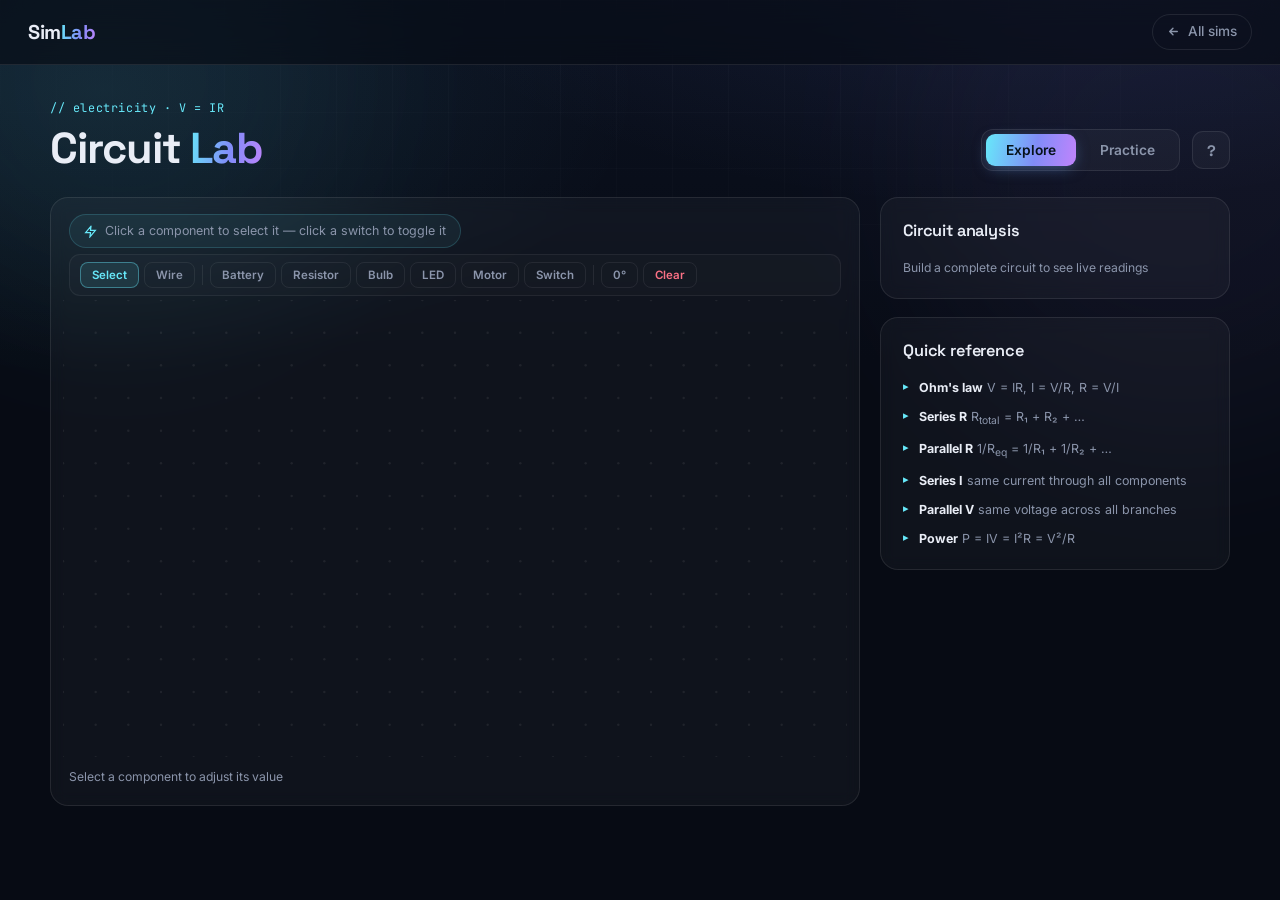
==== commit 4e2695ee: "Add LED/Motor to Circuit Lab, new Ray Optics and Electric Field sims Circuit Lab: LED component with" ====
--- a/sims/circuit-lab/index.html
+++ b/sims/circuit-lab/index.html
@@ -64,6 +64,8 @@
         <button class="pal-btn" data-tool="battery" title="Place battery (B)">Battery</button>
         <button class="pal-btn" data-tool="resistor" title="Place resistor (E)">Resistor</button>
         <button class="pal-btn" data-tool="bulb" title="Place bulb (L)">Bulb</button>
+        <button class="pal-btn" data-tool="led" title="Place LED (D)">LED</button>
+        <button class="pal-btn" data-tool="motor" title="Place motor (M)">Motor</button>
         <button class="pal-btn" data-tool="switch" title="Place switch (K)">Switch</button>
         <span class="pal-sep"></span>
         <button class="pal-btn" id="btnRotate" title="Rotate next component (R)">0°</button>
@@ -181,14 +183,15 @@
     <button id="btnHelpClose" class="icon-btn" aria-label="Close">✕</button>
   </div>
   <ol class="help-steps">
-    <li><b>Placing components.</b> Click a component button in the toolbar (Battery, Resistor, Bulb, Switch), then click on the grid to place it. Press <kbd>R</kbd> to rotate before placing.</li>
+    <li><b>Placing components.</b> Click a component button in the toolbar (Battery, Resistor, Bulb, LED, Motor, Switch), then click on the grid to place it. Press <kbd>R</kbd> to rotate before placing.</li>
     <li><b>Drawing wires.</b> Select the Wire tool (or press <kbd>W</kbd>), click a component terminal (the dot at each end), then click another terminal to connect them with a wire.</li>
     <li><b>Adjusting values.</b> In Select mode, click a component to select it. A slider appears below the canvas to change its resistance or voltage.</li>
     <li><b>Switches.</b> Click any switch to toggle it on/off. An open switch breaks the circuit and stops current flow.</li>
+    <li><b>LEDs &amp; Motors.</b> LEDs glow with their chosen color when current flows — select one and pick a color from the palette. Motors show a spinning indicator when powered. Both behave as resistive loads.</li>
     <li><b>Circuit analysis.</b> When you build a complete circuit (battery + components + wires forming a closed loop), the side panel shows total resistance, current, power, and per-component readings.</li>
     <li><b>Practice mode.</b> Switch to Practice to solve randomly generated series and parallel circuit problems. Calculate total resistance, current, or voltage drops.</li>
   </ol>
-  <div class="help-tip">Tip: Start simple — place a battery and a resistor, then wire their terminals in a loop. Add a bulb to see it glow when current flows!</div>
+  <div class="help-tip">Tip: Start simple — place a battery and a resistor, then wire their terminals in a loop. Add a bulb or LED to see it glow when current flows!</div>
 </dialog>
 
 <script src="circuit.js"></script>
--- a/assets/site.css
+++ b/assets/site.css
@@ -230,6 +230,8 @@
 .art-amber  { color: #fcd34d; background: radial-gradient(420px 130px at 50% 110%, rgba(252,211,77,0.13), transparent); }
 .art-rose   { color: #fda4af; background: radial-gradient(420px 130px at 50% 110%, rgba(253,164,175,0.13), transparent); }
 .art-blue   { color: #60a5fa; background: radial-gradient(420px 130px at 50% 110%, rgba(96,165,250,0.16), transparent); }
+.art-sky    { color: #38bdf8; background: radial-gradient(420px 130px at 50% 110%, rgba(56,189,248,0.16), transparent); }
+.art-emerald{ color: #34d399; background: radial-gradient(420px 130px at 50% 110%, rgba(52,211,153,0.14), transparent); }
 .card-body { padding: 20px 22px 14px; flex: 1; }
 .card-top { display: flex; align-items: center; justify-content: space-between; gap: 10px; margin-bottom: 8px; }
 .card-top h3 { font-family: var(--font-head); font-size: 1.12rem; font-weight: 600; letter-spacing: -0.01em; }
--- a/sims/circuit-lab/circuit.css
+++ b/sims/circuit-lab/circuit.css
@@ -71,6 +71,31 @@
 /* Switch */
 .sw-dot { fill: #8a96aa; stroke: #5a6578; stroke-width: 1; }
 .sw-arm { stroke: #8a96aa; stroke-width: 3; stroke-linecap: round; transition: y2 0.2s; }
+
+/* LED */
+.led-ray { pointer-events: none; }
+.led-colors { display: flex; gap: 6px; margin-top: 4px; }
+.led-col {
+  width: 22px; height: 22px;
+  border-radius: 50%;
+  border: 2px solid rgba(255,255,255,0.1);
+  cursor: pointer;
+  transition: border-color 0.2s, transform 0.15s;
+  padding: 0;
+}
+.led-col:hover { transform: scale(1.15); }
+.led-col.active { border-color: rgba(255,255,255,0.6); box-shadow: 0 0 10px currentColor; }
+
+/* Motor */
+.motor-m {
+  font-family: var(--font-head);
+  font-size: 16px;
+  font-weight: 700;
+  fill: #8a96aa;
+  pointer-events: none;
+}
+.motor-spin { animation: motorspin 1s linear infinite; }
+@keyframes motorspin { to { stroke-dashoffset: -28; } }
 
 /* Component labels */
 .clbl {
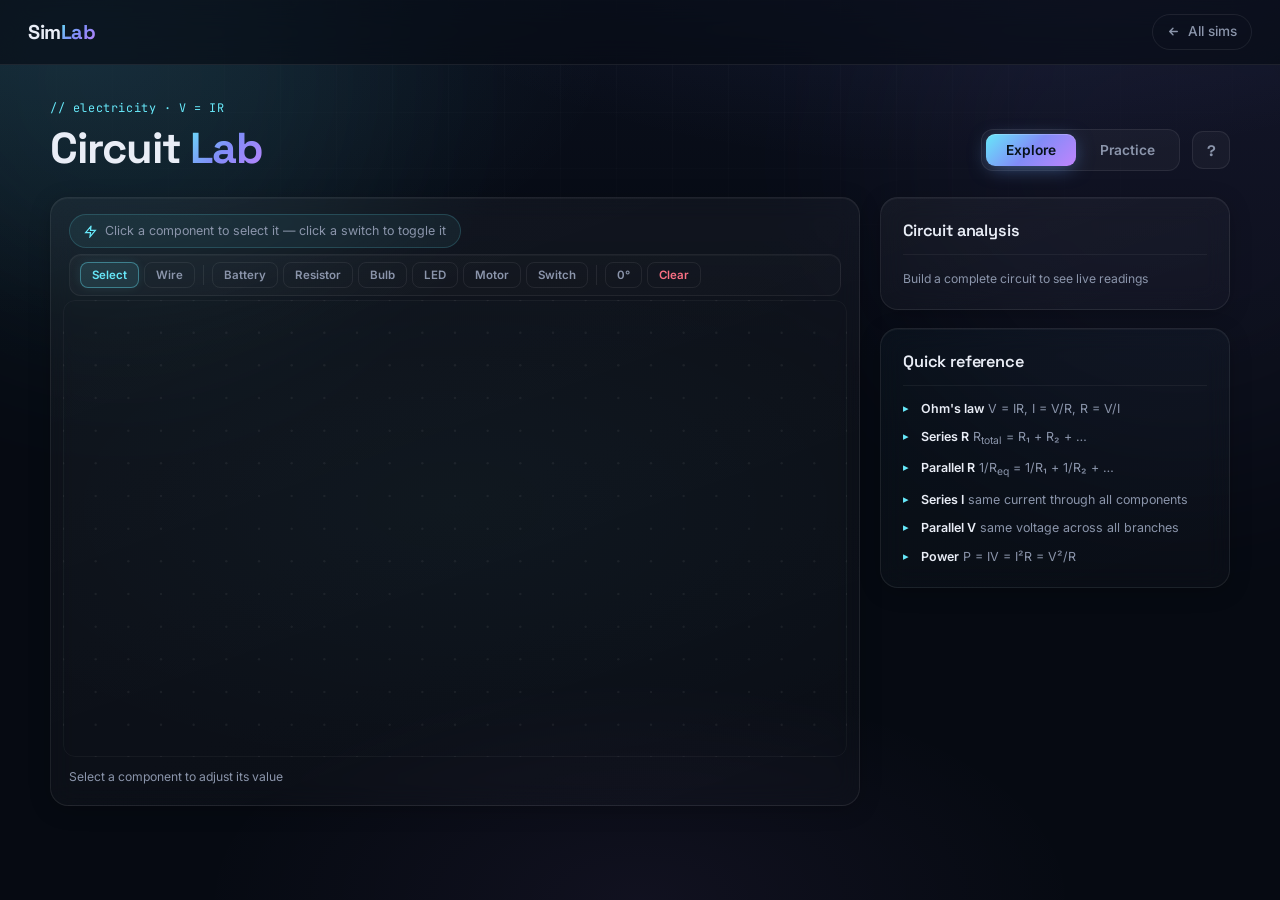
==== commit 2c473634: "Polish visual quality across all pages and components Hub: animated gradient card borders on hover, " ====
--- a/sims/circuit-lab/index.html
+++ b/sims/circuit-lab/index.html
@@ -76,21 +76,33 @@
         <svg id="circSvg" viewBox="0 0 960 560" preserveAspectRatio="xMidYMid meet">
           <defs>
             <linearGradient id="resG" x1="0" y1="0" x2="0" y2="1">
-              <stop offset="0" stop-color="#e8d5b7"/>
-              <stop offset=".5" stop-color="#c4a882"/>
-              <stop offset="1" stop-color="#9c7c54"/>
+              <stop offset="0" stop-color="#ecd8b8"/>
+              <stop offset=".3" stop-color="#d4b88a"/>
+              <stop offset=".5" stop-color="#c4a872"/>
+              <stop offset=".7" stop-color="#d4b88a"/>
+              <stop offset="1" stop-color="#a08050"/>
             </linearGradient>
-            <radialGradient id="bulbG" cx=".4" cy=".35" r=".6">
-              <stop offset="0" stop-color="rgba(255,255,255,0.12)"/>
-              <stop offset="1" stop-color="rgba(255,255,255,0.03)"/>
+            <radialGradient id="bulbG" cx=".38" cy=".32" r=".65">
+              <stop offset="0" stop-color="rgba(255,255,255,0.15)"/>
+              <stop offset=".5" stop-color="rgba(255,255,255,0.06)"/>
+              <stop offset="1" stop-color="rgba(255,255,255,0.02)"/>
             </radialGradient>
             <radialGradient id="glowG" cx=".5" cy=".5" r=".5">
-              <stop offset="0" stop-color="#ffeaa7"/>
-              <stop offset=".6" stop-color="rgba(255,234,167,0.3)"/>
+              <stop offset="0" stop-color="#fff4c2"/>
+              <stop offset=".3" stop-color="rgba(255,240,180,0.5)"/>
+              <stop offset=".6" stop-color="rgba(255,234,167,0.2)"/>
               <stop offset="1" stop-color="rgba(255,234,167,0)"/>
             </radialGradient>
+            <linearGradient id="battG" x1="0" y1="0" x2="0" y2="1">
+              <stop offset="0" stop-color="rgba(255,255,255,0.08)"/>
+              <stop offset="1" stop-color="rgba(255,255,255,0.02)"/>
+            </linearGradient>
             <filter id="compSh" x="-30%" y="-30%" width="160%" height="160%">
-              <feDropShadow dx="0" dy="1.5" stdDeviation="2.5" flood-color="rgba(0,0,0,0.35)"/>
+              <feDropShadow dx="0" dy="2" stdDeviation="3" flood-color="rgba(0,0,0,0.4)"/>
+            </filter>
+            <filter id="glowF" x="-50%" y="-50%" width="200%" height="200%">
+              <feGaussianBlur stdDeviation="4" result="blur"/>
+              <feMerge><feMergeNode in="blur"/><feMergeNode in="SourceGraphic"/></feMerge>
             </filter>
           </defs>
           <g id="gridG"></g>
--- a/assets/site.css
+++ b/assets/site.css
@@ -1,11 +1,11 @@
 /* ============ SimLab — shared base ============ */
 :root {
-  --bg: #070b14;
-  --bg-2: #0b1120;
+  --bg: #060a12;
+  --bg-2: #0a0f1c;
   --card: rgba(255, 255, 255, 0.035);
   --card-hover: rgba(255, 255, 255, 0.06);
-  --line: rgba(255, 255, 255, 0.09);
-  --line-strong: rgba(255, 255, 255, 0.16);
+  --line: rgba(255, 255, 255, 0.08);
+  --line-strong: rgba(255, 255, 255, 0.15);
   --txt: #e9edf6;
   --mut: #8b95ab;
   --acc: #67e8f9;
@@ -13,12 +13,14 @@
   --ok: #34d399;
   --err: #fb7185;
   --warn: #fbbf24;
-  --grad: linear-gradient(100deg, #67e8f9, #818cf8 55%, #c084fc);
+  --grad: linear-gradient(135deg, #67e8f9, #818cf8 50%, #c084fc);
+  --grad-glow: linear-gradient(135deg, rgba(103,232,249,0.25), rgba(129,140,248,0.25) 50%, rgba(192,132,252,0.25));
   --font-head: "Space Grotesk", "Inter", sans-serif;
   --font-body: "Inter", system-ui, sans-serif;
   --font-mono: "JetBrains Mono", ui-monospace, monospace;
   --radius: 18px;
   --shadow: 0 18px 50px -12px rgba(0, 0, 0, 0.55);
+  --shadow-glow: 0 8px 40px -8px rgba(103, 232, 249, 0.15);
 }
 
 * { margin: 0; padding: 0; box-sizing: border-box; }
@@ -50,23 +52,24 @@
   z-index: -1;
   overflow: hidden;
   background:
-    radial-gradient(1100px 500px at 80% -10%, rgba(129, 140, 248, 0.10), transparent 60%),
-    radial-gradient(900px 480px at 8% 10%, rgba(103, 232, 249, 0.08), transparent 60%),
+    radial-gradient(1200px 550px at 75% -15%, rgba(129, 140, 248, 0.12), transparent 55%),
+    radial-gradient(1000px 500px at 5% 5%, rgba(103, 232, 249, 0.09), transparent 55%),
+    radial-gradient(800px 400px at 50% 100%, rgba(192, 132, 252, 0.06), transparent 55%),
     linear-gradient(180deg, var(--bg-2), var(--bg) 40%);
 }
 .bg-orbs::after {
   content: "";
   position: absolute; inset: 0;
   background-image:
-    linear-gradient(rgba(255,255,255,0.025) 1px, transparent 1px),
-    linear-gradient(90deg, rgba(255,255,255,0.025) 1px, transparent 1px);
+    linear-gradient(rgba(255,255,255,0.02) 1px, transparent 1px),
+    linear-gradient(90deg, rgba(255,255,255,0.02) 1px, transparent 1px);
   background-size: 56px 56px;
   mask-image: radial-gradient(ellipse 90% 60% at 50% 0%, black 10%, transparent 75%);
 }
-.orb { position: absolute; border-radius: 50%; filter: blur(90px); opacity: 0.5; }
-.orb-a { width: 480px; height: 480px; background: rgba(103, 232, 249, 0.10); top: -160px; left: -120px; animation: drift 26s ease-in-out infinite alternate; }
-.orb-b { width: 560px; height: 560px; background: rgba(167, 139, 250, 0.10); top: -120px; right: -180px; animation: drift 32s ease-in-out infinite alternate-reverse; }
-.orb-c { width: 420px; height: 420px; background: rgba(56, 189, 248, 0.07); bottom: -220px; left: 35%; animation: drift 38s ease-in-out infinite alternate; }
+.orb { position: absolute; border-radius: 50%; filter: blur(100px); opacity: 0.5; }
+.orb-a { width: 520px; height: 520px; background: rgba(103, 232, 249, 0.12); top: -180px; left: -140px; animation: drift 26s ease-in-out infinite alternate; }
+.orb-b { width: 600px; height: 600px; background: rgba(167, 139, 250, 0.11); top: -140px; right: -200px; animation: drift 32s ease-in-out infinite alternate-reverse; }
+.orb-c { width: 460px; height: 460px; background: rgba(56, 189, 248, 0.08); bottom: -240px; left: 35%; animation: drift 38s ease-in-out infinite alternate; }
 @keyframes drift {
   from { transform: translate(0, 0) scale(1); }
   to   { transform: translate(60px, 40px) scale(1.12); }
@@ -210,28 +213,49 @@
   overflow: hidden;
   text-decoration: none;
   color: var(--txt);
-  transition: transform 0.25s ease, border-color 0.25s, box-shadow 0.25s, background 0.25s;
+  transition: transform 0.35s cubic-bezier(.22,.68,0,1.2), border-color 0.3s, box-shadow 0.3s, background 0.3s;
+}
+.sim-card.live::before {
+  content: "";
+  position: absolute; inset: -1px;
+  border-radius: var(--radius);
+  background: var(--grad);
+  opacity: 0;
+  z-index: -1;
+  transition: opacity 0.35s;
 }
 .sim-card.live:hover {
-  transform: translateY(-5px);
-  border-color: rgba(103, 232, 249, 0.4);
-  background: var(--card-hover);
-  box-shadow: var(--shadow), 0 0 0 1px rgba(103, 232, 249, 0.15);
-}
-.sim-card.soon { opacity: 0.62; }
+  transform: translateY(-6px);
+  border-color: transparent;
+  background: rgba(12, 18, 32, 0.85);
+  box-shadow: var(--shadow), 0 0 40px -8px rgba(103, 232, 249, 0.18);
+}
+.sim-card.live:hover::before { opacity: 1; }
+.sim-card.soon { opacity: 0.55; }
 .card-art {
-  height: 130px;
+  height: 140px;
   display: grid; place-items: center;
   border-bottom: 1px solid var(--line);
-}
-.card-art svg { width: 150px; height: 80px; opacity: 0.9; }
-.art-teal   { color: #67e8f9; background: radial-gradient(420px 130px at 50% 110%, rgba(103,232,249,0.16), transparent); }
-.art-violet { color: #a78bfa; background: radial-gradient(420px 130px at 50% 110%, rgba(167,139,250,0.16), transparent); }
-.art-amber  { color: #fcd34d; background: radial-gradient(420px 130px at 50% 110%, rgba(252,211,77,0.13), transparent); }
-.art-rose   { color: #fda4af; background: radial-gradient(420px 130px at 50% 110%, rgba(253,164,175,0.13), transparent); }
-.art-blue   { color: #60a5fa; background: radial-gradient(420px 130px at 50% 110%, rgba(96,165,250,0.16), transparent); }
-.art-sky    { color: #38bdf8; background: radial-gradient(420px 130px at 50% 110%, rgba(56,189,248,0.16), transparent); }
-.art-emerald{ color: #34d399; background: radial-gradient(420px 130px at 50% 110%, rgba(52,211,153,0.14), transparent); }
+  position: relative;
+  overflow: hidden;
+}
+.card-art::after {
+  content: "";
+  position: absolute; inset: 0;
+  background: radial-gradient(circle at 50% 120%, currentColor, transparent 70%);
+  opacity: 0.06;
+  transition: opacity 0.3s;
+}
+.sim-card.live:hover .card-art::after { opacity: 0.12; }
+.card-art svg { width: 150px; height: 80px; opacity: 0.85; transition: transform 0.35s cubic-bezier(.22,.68,0,1.2), opacity 0.3s; }
+.sim-card.live:hover .card-art svg { transform: scale(1.08); opacity: 1; }
+.art-teal   { color: #67e8f9; background: radial-gradient(450px 140px at 50% 110%, rgba(103,232,249,0.14), transparent); }
+.art-violet { color: #a78bfa; background: radial-gradient(450px 140px at 50% 110%, rgba(167,139,250,0.14), transparent); }
+.art-amber  { color: #fcd34d; background: radial-gradient(450px 140px at 50% 110%, rgba(252,211,77,0.11), transparent); }
+.art-rose   { color: #fda4af; background: radial-gradient(450px 140px at 50% 110%, rgba(253,164,175,0.11), transparent); }
+.art-blue   { color: #60a5fa; background: radial-gradient(450px 140px at 50% 110%, rgba(96,165,250,0.14), transparent); }
+.art-sky    { color: #38bdf8; background: radial-gradient(450px 140px at 50% 110%, rgba(56,189,248,0.14), transparent); }
+.art-emerald{ color: #34d399; background: radial-gradient(450px 140px at 50% 110%, rgba(52,211,153,0.12), transparent); }
 .card-body { padding: 20px 22px 14px; flex: 1; }
 .card-top { display: flex; align-items: center; justify-content: space-between; gap: 10px; margin-bottom: 8px; }
 .card-top h3 { font-family: var(--font-head); font-size: 1.12rem; font-weight: 600; letter-spacing: -0.01em; }
@@ -243,9 +267,10 @@
   padding: 4px 9px;
   border-radius: 999px;
 }
-.badge-live { color: #052e22; background: var(--ok); box-shadow: 0 0 16px rgba(52, 211, 153, 0.45); }
+.badge-live { color: #052e22; background: var(--ok); box-shadow: 0 0 18px rgba(52, 211, 153, 0.5); animation: badge-pulse 2.5s ease-in-out infinite; }
+@keyframes badge-pulse { 0%, 100% { box-shadow: 0 0 18px rgba(52, 211, 153, 0.5); } 50% { box-shadow: 0 0 24px rgba(52, 211, 153, 0.7); } }
 .badge-soon { color: var(--mut); border: 1px solid var(--line-strong); }
-.card-body p { font-size: 0.88rem; color: var(--mut); }
+.card-body p { font-size: 0.88rem; color: var(--mut); line-height: 1.55; }
 .card-tags { display: flex; flex-wrap: wrap; gap: 7px; margin-top: 14px; }
 .card-tags span {
   font-family: var(--font-mono);
@@ -254,17 +279,19 @@
   border: 1px solid var(--line);
   padding: 3px 9px;
   border-radius: 7px;
-}
+  transition: border-color 0.2s, color 0.2s;
+}
+.sim-card.live:hover .card-tags span { border-color: var(--line-strong); color: var(--txt); }
 .card-go {
   padding: 13px 22px;
   font-size: 0.82rem;
   font-weight: 600;
   color: var(--acc);
   border-top: 1px solid var(--line);
-  transition: padding-left 0.2s ease;
+  transition: padding-left 0.3s cubic-bezier(.22,.68,0,1.2), color 0.2s;
 }
 .sim-card.soon .card-go { color: var(--mut); font-weight: 500; }
-.sim-card.live:hover .card-go { padding-left: 28px; }
+.sim-card.live:hover .card-go { padding-left: 30px; }
 
 /* ============ footer ============ */
 .footer {
--- a/assets/sim.css
+++ b/assets/sim.css
@@ -49,13 +49,14 @@
   border-radius: 9px;
   padding: 8px 20px;
   cursor: pointer;
-  transition: color 0.2s, background 0.2s, box-shadow 0.2s;
-}
-.mode-tab:hover { color: var(--txt); }
+  transition: color 0.25s, background 0.25s, box-shadow 0.3s, transform 0.15s;
+}
+.mode-tab:hover { color: var(--txt); background: rgba(255,255,255,0.04); }
+.mode-tab:active { transform: scale(0.97); }
 .mode-tab.active {
   color: #06121a;
   background: var(--grad);
-  box-shadow: 0 4px 16px -4px rgba(110, 168, 254, 0.5);
+  box-shadow: 0 4px 20px -4px rgba(110, 168, 254, 0.55), inset 0 1px 0 rgba(255,255,255,0.2);
 }
 
 .icon-btn {
@@ -69,9 +70,10 @@
   font-weight: 700;
   font-size: 0.95rem;
   cursor: pointer;
-  transition: color 0.2s, border-color 0.2s, background 0.2s;
-}
-.icon-btn:hover { color: var(--txt); border-color: var(--line-strong); background: var(--card-hover); }
+  transition: color 0.2s, border-color 0.2s, background 0.2s, transform 0.15s, box-shadow 0.2s;
+}
+.icon-btn:hover { color: var(--txt); border-color: var(--line-strong); background: var(--card-hover); box-shadow: 0 4px 12px -2px rgba(0,0,0,0.3); }
+.icon-btn:active { transform: scale(0.93); }
 
 /* ---- layout ---- */
 .sim-layout {
@@ -81,14 +83,16 @@
   align-items: start;
 }
 .card {
-  background: var(--card);
+  background: linear-gradient(160deg, rgba(255,255,255,0.045), rgba(255,255,255,0.02));
   border: 1px solid var(--line);
   border-radius: var(--radius);
-  backdrop-filter: blur(8px);
+  backdrop-filter: blur(12px);
+  -webkit-backdrop-filter: blur(12px);
+  box-shadow: 0 4px 24px -4px rgba(0,0,0,0.3), inset 0 1px 0 rgba(255,255,255,0.04);
 }
 
 /* ---- stage ---- */
-.stage { padding: 16px 18px 18px; overflow: hidden; }
+.stage { padding: 16px 18px 18px; overflow: hidden; position: relative; }
 .stage-top {
   display: flex; align-items: center; justify-content: space-between;
   gap: 12px; flex-wrap: wrap;
@@ -124,8 +128,22 @@
   background: rgba(103, 232, 249, 0.08);
 }
 
-.svg-wrap { margin: 4px -6px 0; }
-.svg-wrap svg { display: block; width: 100%; height: auto; }
+.svg-wrap {
+  margin: 4px -6px 0;
+  position: relative;
+  border-radius: 12px;
+  overflow: hidden;
+  background: radial-gradient(ellipse 70% 60% at 50% 45%, rgba(103,232,249,0.03), transparent);
+}
+.svg-wrap::before {
+  content: "";
+  position: absolute; inset: 0;
+  border: 1px solid rgba(255,255,255,0.04);
+  border-radius: 12px;
+  pointer-events: none;
+  z-index: 1;
+}
+.svg-wrap svg { display: block; width: 100%; height: auto; position: relative; }
 
 body[data-mode="explore"] .drag-hit { cursor: grab; }
 body[data-mode="explore"] .drag-hit:active { cursor: grabbing; }
@@ -185,24 +203,27 @@
 
 input[type="range"] {
   -webkit-appearance: none; appearance: none;
-  width: 100%; max-width: 320px; height: 5px;
-  border-radius: 4px;
-  background: linear-gradient(90deg, #fb7185 0%, #2a3450 50%, #67e8f9 100%);
+  width: 100%; max-width: 320px; height: 6px;
+  border-radius: 6px;
+  background: linear-gradient(90deg, rgba(251,113,133,0.5) 0%, rgba(42,52,80,0.6) 40%, rgba(103,232,249,0.5) 100%);
   outline: none;
   cursor: pointer;
+  border: 1px solid rgba(255,255,255,0.06);
 }
 input[type="range"]::-webkit-slider-thumb {
   -webkit-appearance: none; appearance: none;
+  width: 20px; height: 20px; border-radius: 50%;
+  background: linear-gradient(135deg, #f0f4fc, #c8d0e0);
+  border: 2px solid rgba(103,232,249,0.7);
+  box-shadow: 0 2px 10px rgba(0,0,0,0.4), 0 0 12px rgba(103,232,249,0.2);
+  transition: transform 0.15s, box-shadow 0.15s;
+}
+input[type="range"]::-webkit-slider-thumb:hover { transform: scale(1.18); box-shadow: 0 2px 14px rgba(0,0,0,0.4), 0 0 18px rgba(103,232,249,0.35); }
+input[type="range"]::-moz-range-thumb {
   width: 18px; height: 18px; border-radius: 50%;
-  background: #e9edf6;
-  border: 2px solid #67e8f9;
-  box-shadow: 0 2px 10px rgba(0,0,0,0.45);
-  transition: transform 0.15s;
-}
-input[type="range"]::-webkit-slider-thumb:hover { transform: scale(1.15); }
-input[type="range"]::-moz-range-thumb {
-  width: 16px; height: 16px; border-radius: 50%;
-  background: #e9edf6; border: 2px solid #67e8f9;
+  background: linear-gradient(135deg, #f0f4fc, #c8d0e0);
+  border: 2px solid rgba(103,232,249,0.7);
+  box-shadow: 0 2px 10px rgba(0,0,0,0.4);
 }
 
 .phase-tabs { display: flex; gap: 8px; flex-wrap: wrap; }
@@ -238,6 +259,8 @@
   font-size: 1.02rem; font-weight: 600;
   letter-spacing: -0.01em;
   margin-bottom: 14px;
+  padding-bottom: 10px;
+  border-bottom: 1px solid rgba(255,255,255,0.05);
   display: flex; align-items: baseline; justify-content: space-between;
 }
 .q-num { font-size: 0.72rem; color: var(--mut); font-weight: 500; }
@@ -285,18 +308,21 @@
 }
 .stat {
   display: flex; flex-direction: column; align-items: center;
-  background: rgba(255,255,255,0.03);
-  border: 1px solid var(--line);
-  border-radius: 11px;
-  padding: 9px 4px 7px;
-}
-.stat b { font-size: 1.05rem; color: var(--txt); }
+  background: linear-gradient(160deg, rgba(255,255,255,0.05), rgba(255,255,255,0.015));
+  border: 1px solid var(--line);
+  border-radius: 11px;
+  padding: 10px 4px 8px;
+  transition: border-color 0.2s, transform 0.15s;
+}
+.stat:hover { border-color: var(--line-strong); transform: translateY(-1px); }
+.stat b { font-size: 1.1rem; color: var(--txt); }
 .stat span {
-  font-size: 0.6rem; font-weight: 600;
+  font-size: 0.58rem; font-weight: 600;
   text-transform: uppercase; letter-spacing: 0.1em;
   color: var(--mut);
-}
-.stat b.fire { color: #fbbf24; }
+  margin-top: 1px;
+}
+.stat b.fire { color: #fbbf24; text-shadow: 0 0 12px rgba(251,191,36,0.5); }
 
 .q-text { font-size: 0.86rem; color: var(--mut); margin-bottom: 16px; }
 
@@ -354,12 +380,12 @@
   font-size: 0.84rem; font-weight: 600;
   border-radius: 11px;
   padding: 11px 14px;
-  animation: pop 0.25s ease;
-}
-@keyframes pop { from { opacity: 0; transform: scale(0.96); } }
-.feedback.ok   { color: var(--ok);   background: rgba(52, 211, 153, 0.1);  border: 1px solid rgba(52, 211, 153, 0.3); }
-.feedback.err  { color: var(--err);  background: rgba(251, 113, 133, 0.08); border: 1px solid rgba(251, 113, 133, 0.28); }
-.feedback.warn { color: var(--warn); background: rgba(251, 191, 36, 0.08);  border: 1px solid rgba(251, 191, 36, 0.28); }
+  animation: pop 0.3s cubic-bezier(.22,.68,0,1.2);
+}
+@keyframes pop { from { opacity: 0; transform: scale(0.92) translateY(4px); } }
+.feedback.ok   { color: var(--ok);   background: rgba(52, 211, 153, 0.1);  border: 1px solid rgba(52, 211, 153, 0.3); box-shadow: 0 4px 16px -4px rgba(52,211,153,0.15); }
+.feedback.err  { color: var(--err);  background: rgba(251, 113, 133, 0.08); border: 1px solid rgba(251, 113, 133, 0.28); box-shadow: 0 4px 16px -4px rgba(251,113,133,0.1); }
+.feedback.warn { color: var(--warn); background: rgba(251, 191, 36, 0.08);  border: 1px solid rgba(251, 191, 36, 0.28); box-shadow: 0 4px 16px -4px rgba(251,191,36,0.1); }
 
 .panel-actions { display: flex; gap: 10px; margin-top: 14px; }
 
@@ -367,12 +393,13 @@
   margin-top: 16px;
   font-size: 0.82rem;
   color: var(--mut);
-  background: rgba(255,255,255,0.025);
-  border: 1px solid var(--line);
+  background: linear-gradient(135deg, rgba(167,139,250,0.06), rgba(255,255,255,0.02));
+  border: 1px solid rgba(167,139,250,0.15);
   border-left: 3px solid var(--acc-2);
   border-radius: 11px;
   padding: 14px 16px;
-  animation: pop 0.25s ease;
+  animation: pop 0.3s cubic-bezier(.22,.68,0,1.2);
+  box-shadow: 0 4px 16px -4px rgba(167,139,250,0.08);
 }
 .solution ol { padding-left: 18px; display: flex; flex-direction: column; gap: 7px; }
 .solution b { color: var(--txt); font-family: var(--font-mono); font-weight: 700; }
@@ -409,28 +436,32 @@
 .ze-toggle-txt { font-size: 0.8rem; color: var(--mut); font-weight: 500; }
 
 /* quick reference */
-.ref-list { list-style: none; display: flex; flex-direction: column; gap: 9px; }
+.ref-panel { background: linear-gradient(160deg, rgba(103,232,249,0.03), rgba(255,255,255,0.02)); }
+.ref-list { list-style: none; display: flex; flex-direction: column; gap: 10px; }
 .ref-list li {
   font-size: 0.78rem; color: var(--mut);
-  padding-left: 16px; position: relative;
+  padding-left: 18px; position: relative;
+  line-height: 1.5;
 }
 .ref-list li::before {
   content: "▸"; position: absolute; left: 0;
   color: var(--acc); font-size: 0.7rem;
 }
-.ref-list b { color: var(--txt); }
+.ref-list b { color: var(--txt); font-weight: 600; }
 
 /* ---- help dialog ---- */
 .help-dlg {
   width: min(620px, calc(100vw - 40px));
-  background: #0d1322;
+  background: linear-gradient(160deg, #111827, #0d1322);
   color: var(--txt);
   border: 1px solid var(--line-strong);
-  border-radius: 20px;
+  border-radius: 22px;
   padding: 28px 30px;
-  box-shadow: var(--shadow);
-}
-.help-dlg::backdrop { background: rgba(4, 7, 14, 0.7); backdrop-filter: blur(4px); }
+  box-shadow: 0 24px 80px -16px rgba(0,0,0,0.7), 0 0 60px -20px rgba(103,232,249,0.1);
+  animation: dlg-in 0.3s cubic-bezier(.22,.68,0,1.2);
+}
+@keyframes dlg-in { from { opacity: 0; transform: scale(0.95) translateY(8px); } }
+.help-dlg::backdrop { background: rgba(4, 7, 14, 0.75); backdrop-filter: blur(6px); -webkit-backdrop-filter: blur(6px); }
 .help-head { display: flex; align-items: center; justify-content: space-between; margin-bottom: 18px; }
 .help-head h2 { font-family: var(--font-head); font-size: 1.25rem; font-weight: 600; letter-spacing: -0.01em; }
 .help-steps { padding-left: 20px; display: flex; flex-direction: column; gap: 12px; font-size: 0.88rem; color: var(--mut); }
--- a/sims/circuit-lab/circuit.css
+++ b/sims/circuit-lab/circuit.css
@@ -7,10 +7,11 @@
   gap: 5px;
   padding: 7px 10px;
   margin: 4px 0 2px;
-  background: rgba(255,255,255,0.02);
+  background: linear-gradient(160deg, rgba(255,255,255,0.03), rgba(255,255,255,0.01));
   border: 1px solid rgba(255,255,255,0.06);
-  border-radius: 11px;
+  border-radius: 12px;
   flex-wrap: wrap;
+  box-shadow: inset 0 1px 0 rgba(255,255,255,0.03);
 }
 .pal-btn {
   font-family: var(--font-body);
@@ -22,29 +23,31 @@
   border-radius: 8px;
   padding: 5px 11px;
   cursor: pointer;
-  transition: all 0.2s;
+  transition: all 0.2s ease;
   white-space: nowrap;
 }
-.pal-btn:hover { color: var(--txt); border-color: var(--line-strong); background: rgba(255,255,255,0.04); }
+.pal-btn:hover { color: var(--txt); border-color: var(--line-strong); background: rgba(255,255,255,0.05); transform: translateY(-1px); }
+.pal-btn:active { transform: translateY(0) scale(0.97); }
 .pal-btn.active {
   color: var(--acc);
   border-color: rgba(103,232,249,0.4);
   background: rgba(103,232,249,0.1);
+  box-shadow: 0 0 12px -2px rgba(103,232,249,0.15);
 }
 .pal-sep {
   width: 1px; height: 20px;
   background: rgba(255,255,255,0.08);
-  margin: 0 2px;
+  margin: 0 3px;
   flex-shrink: 0;
 }
 .pal-warn { color: var(--err); }
-.pal-warn:hover { color: var(--err); background: rgba(251,113,133,0.08); border-color: rgba(251,113,133,0.3); }
+.pal-warn:hover { color: var(--err); background: rgba(251,113,133,0.1); border-color: rgba(251,113,133,0.35); }
 
 /* SVG canvas */
 #circSvg { cursor: crosshair; }
 
 /* Grid dots */
-.gdot { fill: rgba(255,255,255,0.07); }
+.gdot { fill: rgba(255,255,255,0.06); transition: fill 0.2s; }
 
 /* Component leads */
 .lead { stroke: rgba(180,195,220,0.55); stroke-width: 2.5; stroke-linecap: round; }
@@ -116,10 +119,11 @@
 
 /* Terminal hover glow */
 .term-glow {
-  fill: rgba(103,232,249,0.2);
+  fill: rgba(103,232,249,0.15);
   stroke: rgba(103,232,249,0.6);
   stroke-width: 1.5;
   pointer-events: none;
+  filter: drop-shadow(0 0 6px rgba(103,232,249,0.4));
 }
 
 /* Selection box */
@@ -133,15 +137,17 @@
 /* Wires */
 .wire {
   fill: none;
-  stroke: rgba(180,200,230,0.45);
+  stroke: rgba(180,200,230,0.4);
   stroke-width: 2.5;
   stroke-linecap: round;
   stroke-linejoin: round;
+  filter: drop-shadow(0 0 1px rgba(180,200,230,0.1));
 }
 .wire-live {
   stroke: #63b3ed;
   stroke-dasharray: 8 6;
-  animation: flow 0.8s linear infinite;
+  animation: flow 0.7s linear infinite;
+  filter: drop-shadow(0 0 4px rgba(99,179,237,0.25));
 }
 @keyframes flow { to { stroke-dashoffset: -14; } }
 
@@ -154,7 +160,7 @@
 }
 
 /* Junction dots */
-.junc { fill: #63b3ed; stroke: none; }
+.junc { fill: #63b3ed; stroke: none; filter: drop-shadow(0 0 4px rgba(99,179,237,0.4)); }
 
 /* Ghost (placement preview) */
 .ghost { opacity: 0.35; pointer-events: none; }
